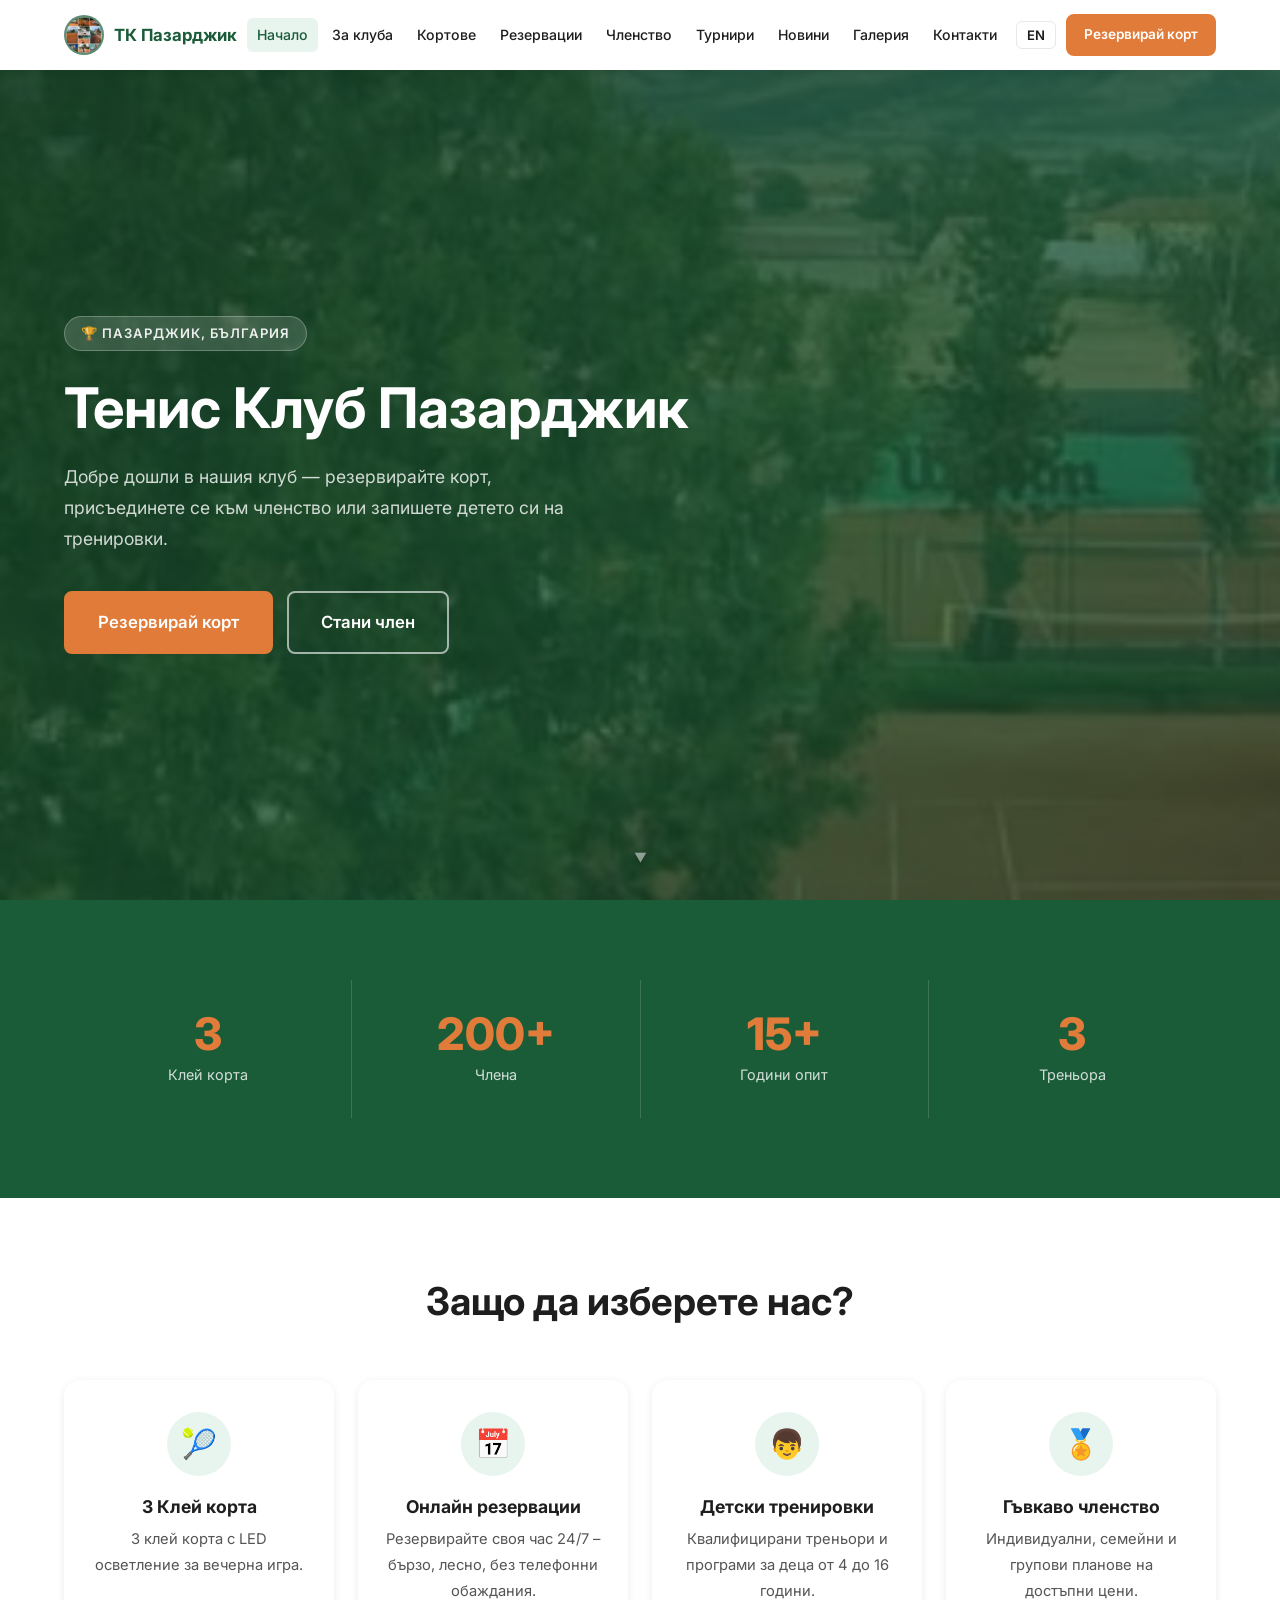
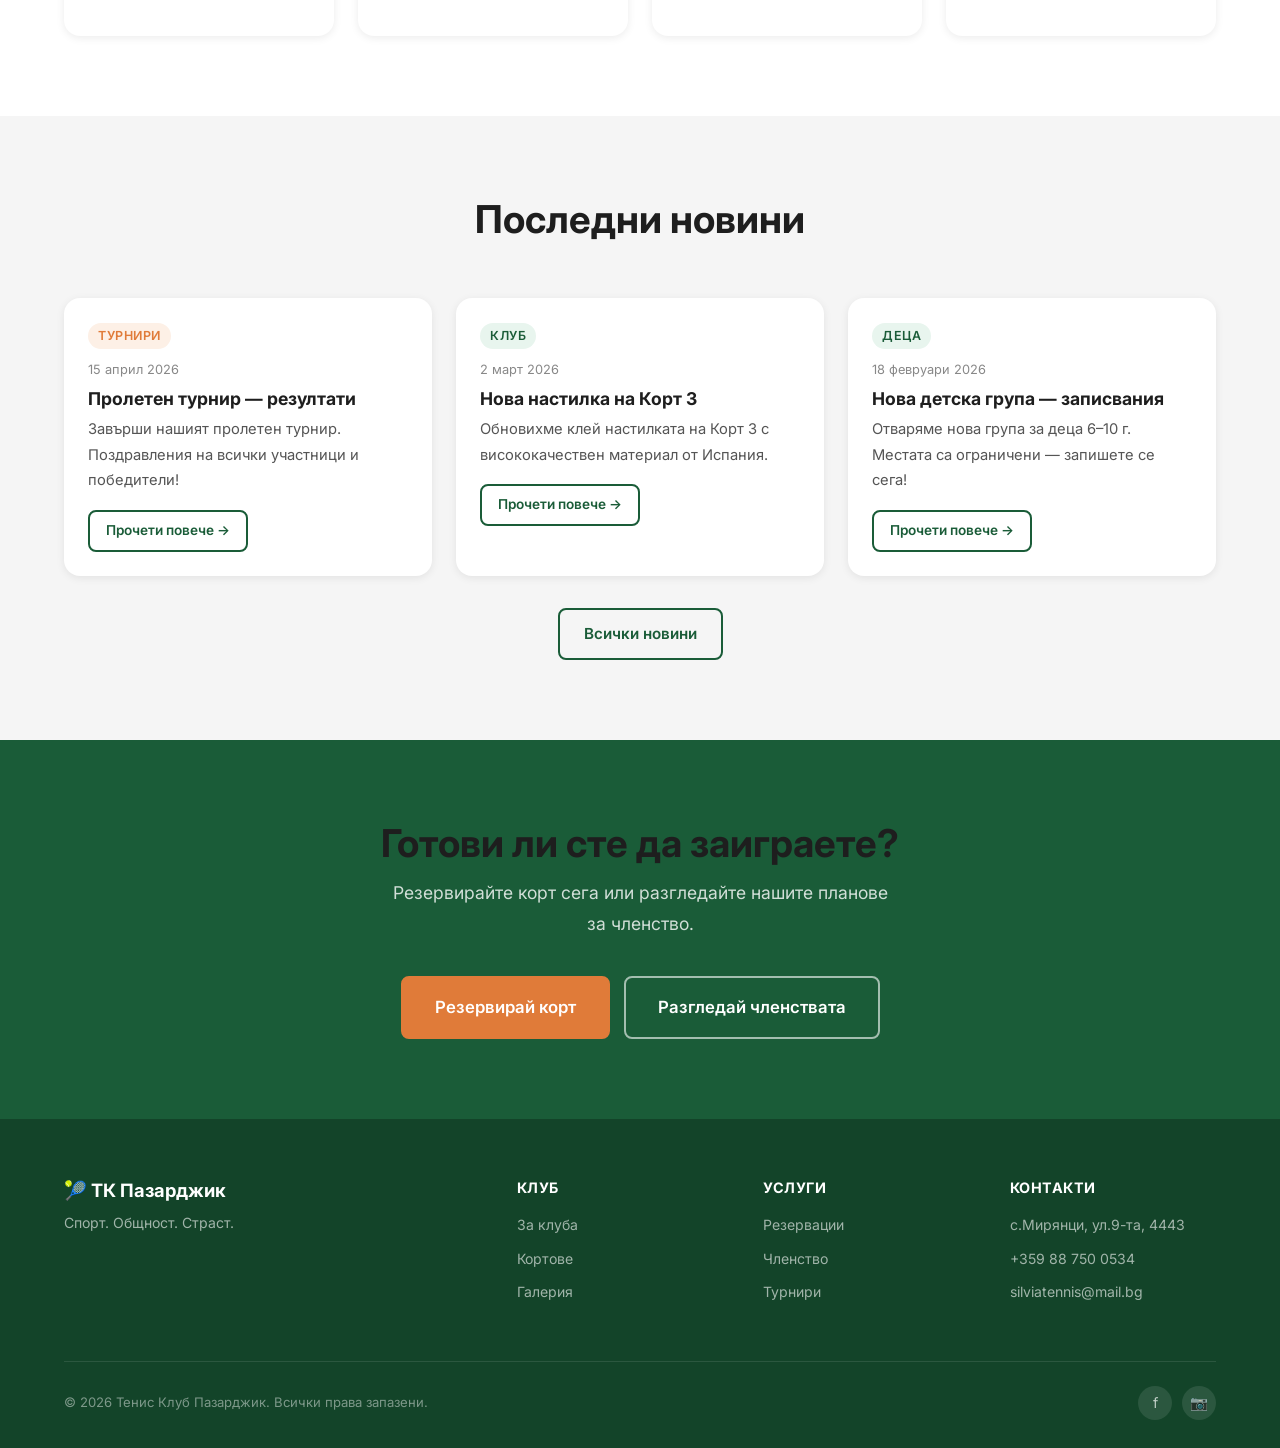
==== index.html @ 3dd24158 "Tennis Club Pazardzhik - initial deploy Co-authored-by: Copilot <223556219+Copilot@users.noreply.git" ====
<!DOCTYPE html>
<html lang="bg">
<head>
  <meta charset="UTF-8">
  <meta name="viewport" content="width=device-width, initial-scale=1.0">
  <title>Начало — Тенис Клуб Пазарджик</title>
  <meta name="description" content="Тенис Клуб Пазарджик — онлайн резервации, членство, детски тренировки и турнири.">
  <link rel="preconnect" href="https://fonts.googleapis.com">
  <link rel="preconnect" href="https://fonts.gstatic.com" crossorigin>
  <link href="https://fonts.googleapis.com/css2?family=Inter:wght@400;500;600;700;800&display=swap" rel="stylesheet">
  <link rel="stylesheet" href="assets/css/style.css">
  <link rel="stylesheet" href="assets/css/components.css">
  <link rel="stylesheet" href="assets/css/responsive.css">
  <style>
    /* ---- Hero ---- */
    .hero {
      min-height: 100vh;
      background: url('assets/images/courts-cover.jpg') center center / cover no-repeat;
      display: flex;
      align-items: center;
      position: relative;
      overflow: hidden;
      padding-top: var(--nav-height);
    }
    .hero::before {
      content: '';
      position: absolute;
      inset: 0;
      background: linear-gradient(135deg, rgba(15,60,30,0.82) 0%, rgba(20,80,45,0.72) 60%, rgba(15,55,35,0.65) 100%);
    }
    .hero__content {
      position: relative;
      z-index: 1;
      max-width: 680px;
    }
    .hero__eyebrow {
      display: inline-flex;
      align-items: center;
      gap: 8px;
      background: rgba(255,255,255,0.15);
      border: 1px solid rgba(255,255,255,0.25);
      border-radius: 24px;
      padding: 6px 16px;
      font-size: 0.82rem;
      font-weight: 600;
      color: rgba(255,255,255,0.9);
      margin-bottom: 24px;
      text-transform: uppercase;
      letter-spacing: 1px;
    }
    .hero h1 { color: var(--white); margin-bottom: 20px; }
    .hero p   { color: rgba(255,255,255,0.8); font-size: 1.1rem; max-width: 520px; margin-bottom: 36px; }
    .hero__actions { display: flex; gap: 14px; flex-wrap: wrap; }
    .hero__scroll {
      position: absolute;
      bottom: 32px;
      left: 50%;
      transform: translateX(-50%);
      color: rgba(255,255,255,0.5);
      font-size: 0.8rem;
      display: flex;
      flex-direction: column;
      align-items: center;
      gap: 6px;
      animation: bounce 2s infinite;
    }
    @keyframes bounce {
      0%,100% { transform: translateX(-50%) translateY(0); }
      50%      { transform: translateX(-50%) translateY(-8px); }
    }
  </style>
</head>
<body>

<!-- NAVBAR -->
<nav class="navbar">
  <div class="navbar__inner">
    <a href="index.html" class="navbar__logo">
      <img src="assets/images/club-logo.jpg" alt="ТК Пазарджик" class="navbar__logo-icon" style="width:40px;height:40px;border-radius:50%;object-fit:cover;border:2px solid rgba(255,255,255,0.3);">
      <span>ТК Пазарджик</span>
    </a>
    <div class="navbar__links">
      <a href="index.html"        data-i18n="nav.home">Начало</a>
      <a href="about.html"        data-i18n="nav.about">За клуба</a>
      <a href="courts.html"       data-i18n="nav.courts">Кортове</a>
      <a href="reservations.html" data-i18n="nav.reservations">Резервации</a>
      <a href="membership.html"   data-i18n="nav.membership">Членство</a>
      <a href="tournaments.html"  data-i18n="nav.tournaments">Турнири</a>
      <a href="news.html"         data-i18n="nav.news">Новини</a>
      <a href="gallery.html"      data-i18n="nav.gallery">Галерия</a>
      <a href="contact.html"      data-i18n="nav.contact">Контакти</a>
    </div>
    <div class="navbar__actions">
      <button class="lang-btn" onclick="window.tcpzLang.switchLang()">EN</button>
      <a href="reservations.html" class="btn btn--primary btn--sm" data-i18n="btn.book">Резервирай</a>
    </div>
    <button class="navbar__hamburger" aria-label="Menu" aria-expanded="false">
      <span></span><span></span><span></span>
    </button>
  </div>
  <div class="navbar__mobile">
    <a href="index.html"        data-i18n="nav.home">Начало</a>
    <a href="about.html"        data-i18n="nav.about">За клуба</a>
    <a href="courts.html"       data-i18n="nav.courts">Кортове</a>
    <a href="reservations.html" data-i18n="nav.reservations">Резервации</a>
    <a href="membership.html"   data-i18n="nav.membership">Членство</a>
    <a href="tournaments.html"  data-i18n="nav.tournaments">Турнири</a>
    <a href="news.html"         data-i18n="nav.news">Новини</a>
    <a href="gallery.html"      data-i18n="nav.gallery">Галерия</a>
    <a href="contact.html"      data-i18n="nav.contact">Контакти</a>
  </div>
</nav>

<!-- HERO -->
<section class="hero">
  <div class="container">
    <div class="hero__content">
      <div class="hero__eyebrow">🏆 Пазарджик, България</div>
      <h1 data-i18n="home.hero.title">Тенис Клуб Пазарджик</h1>
      <p data-i18n="home.hero.subtitle">Добре дошли в нашия клуб — резервирайте корт, присъединете се към членство или запишете детето си на тренировки.</p>
      <div class="hero__actions">
        <a href="reservations.html" class="btn btn--primary btn--lg" data-i18n="btn.book">Резервирай корт</a>
        <a href="membership.html"   class="btn btn--white-outline btn--lg" data-i18n="btn.join">Стани член</a>
      </div>
    </div>
  </div>
  <div class="hero__scroll">▼</div>
</section>

<!-- STATS -->
<section class="section section--green" id="stats">
  <div class="container">
    <div class="stats-row">
      <div class="stat"><div class="stat__number">3</div><div class="stat__label">Клей корта</div></div>
      <div class="stat"><div class="stat__number">200+</div><div class="stat__label">Члена</div></div>
      <div class="stat"><div class="stat__number">15+</div><div class="stat__label">Години опит</div></div>
      <div class="stat"><div class="stat__number">3</div><div class="stat__label">Треньора</div></div>
    </div>
  </div>
</section>

<!-- FEATURES -->
<section class="section" id="features">
  <div class="container">
    <div class="section__header">
      <h2 data-i18n="home.features.h">Защо да изберете нас?</h2>
    </div>
    <div class="grid-4">
      <div class="feature-card">
        <div class="feature-card__icon">🎾</div>
        <h3 data-i18n="home.feat1.title">3 Клей корта</h3>
        <p  data-i18n="home.feat1.text">3 клей корта с LED осветление за вечерна игра.</p>
      </div>
      <div class="feature-card">
        <div class="feature-card__icon">📅</div>
        <h3 data-i18n="home.feat2.title">Онлайн резервации</h3>
        <p  data-i18n="home.feat2.text">Резервирайте своя час 24/7 – бързо, лесно, без телефонни обаждания.</p>
      </div>
      <div class="feature-card">
        <div class="feature-card__icon">👦</div>
        <h3 data-i18n="home.feat3.title">Детски тренировки</h3>
        <p  data-i18n="home.feat3.text">Квалифицирани треньори и програми за деца от 4 до 16 години.</p>
      </div>
      <div class="feature-card">
        <div class="feature-card__icon">🏅</div>
        <h3 data-i18n="home.feat4.title">Гъвкаво членство</h3>
        <p  data-i18n="home.feat4.text">Индивидуални, семейни и групови планове на достъпни цени.</p>
      </div>
    </div>
  </div>
</section>

<!-- NEWS PREVIEW -->
<section class="section section--gray" id="news-preview">
  <div class="container">
    <div class="section__header">
      <h2 data-i18n="home.news.h">Последни новини</h2>
    </div>
    <div class="grid-3">
      <article class="card news-card">
        <div class="card__body">
          <span class="card__badge badge--orange">Турнири</span>
          <p class="card__date">15 април 2026</p>
          <h3 class="card__title">Пролетен турнир — резултати</h3>
          <p class="card__text">Завърши нашият пролетен турнир. Поздравления на всички участници и победители!</p>
          <a href="news.html" class="btn btn--secondary btn--sm" data-i18n="news.read_more">Прочети повече →</a>
        </div>
      </article>
      <article class="card news-card">
        <div class="card__body">
          <span class="card__badge badge--green">Клуб</span>
          <p class="card__date">2 март 2026</p>
          <h3 class="card__title">Нова настилка на Корт 3</h3>
          <p class="card__text">Обновихме клей настилката на Корт 3 с висококачествен материал от Испания.</p>
          <a href="news.html" class="btn btn--secondary btn--sm" data-i18n="news.read_more">Прочети повече →</a>
        </div>
      </article>
      <article class="card news-card">
        <div class="card__body">
          <span class="card__badge badge--green">Деца</span>
          <p class="card__date">18 февруари 2026</p>
          <h3 class="card__title">Нова детска група — записвания</h3>
          <p class="card__text">Отваряме нова група за деца 6–10 г. Местата са ограничени — запишете се сега!</p>
          <a href="news.html" class="btn btn--secondary btn--sm" data-i18n="news.read_more">Прочети повече →</a>
        </div>
      </article>
    </div>
    <div class="text-center mt-32">
      <a href="news.html" class="btn btn--secondary" data-i18n="btn.all_news">Всички новини</a>
    </div>
  </div>
</section>

<!-- CTA -->
<section class="section section--green">
  <div class="container text-center">
    <h2 data-i18n="home.cta.h">Готови ли сте да заиграете?</h2>
    <p data-i18n="home.cta.text" style="color:rgba(255,255,255,0.8);font-size:1.1rem;max-width:500px;margin:12px auto 36px;">Резервирайте корт сега или разгледайте нашите планове за членство.</p>
    <div style="display:flex;gap:14px;justify-content:center;flex-wrap:wrap;">
      <a href="reservations.html" class="btn btn--primary btn--lg" data-i18n="btn.book">Резервирай корт</a>
      <a href="membership.html"   class="btn btn--white-outline btn--lg" data-i18n="home.cta.btn2">Разгледай членствата</a>
    </div>
  </div>
</section>

<!-- FOOTER -->
<footer class="footer">
  <div class="container">
    <div class="footer__grid">
      <div class="footer__brand">
        <h3>🎾 ТК Пазарджик</h3>
        <p data-i18n="footer.tagline">Спорт. Общност. Страст.</p>
      </div>
      <div class="footer__col">
        <h4>Клуб</h4>
        <ul>
          <li><a href="about.html"   data-i18n="nav.about">За клуба</a></li>
          <li><a href="courts.html"  data-i18n="nav.courts">Кортове</a></li>
          <li><a href="gallery.html" data-i18n="nav.gallery">Галерия</a></li>
        </ul>
      </div>
      <div class="footer__col">
        <h4>Услуги</h4>
        <ul>
          <li><a href="reservations.html" data-i18n="nav.reservations">Резервации</a></li>
          <li><a href="membership.html"   data-i18n="nav.membership">Членство</a></li>
          <li><a href="tournaments.html"  data-i18n="nav.tournaments">Турнири</a></li>
        </ul>
      </div>
      <div class="footer__col">
        <h4 data-i18n="nav.contact">Контакти</h4>
        <ul>
          <li><a href="contact.html"               data-i18n="footer.address">Мирянци, Пазарджик</a></li>
          <li><a href="tel:+35988750534"            data-i18n="footer.phone">+359 88 750 0534</a></li>
          <li><a href="mailto:silviatennis@mail.bg" data-i18n="footer.email">silviatennis@mail.bg</a></li>
        </ul>
      </div>
    </div>
    <div class="footer__bottom">
      <p data-i18n="footer.copy">© 2026 Тенис Клуб Пазарджик. Всички права запазени.</p>
      <div class="social-links">
        <a href="https://www.facebook.com/p/%D0%A2%D0%B5%D0%BD%D0%B8%D1%81-%D0%9A%D0%BB%D1%83%D0%B1-%D0%9F%D0%B0%D0%B7%D0%B0%D1%80%D0%B4%D0%B6%D0%B8%D0%BA-100057644463052/" class="social-link" aria-label="Facebook" target="_blank" rel="noopener">f</a>
        <a href="#" class="social-link" aria-label="Instagram">📷</a>
      </div>
    </div>
  </div>
</footer>

<button id="scroll-top" aria-label="Scroll to top">↑</button>

<script src="assets/js/lang.js"></script>
<script src="assets/js/main.js"></script>
</body>
</html>
---- assets/css/style.css ----
/* ============================================
   ТЕНИС КЛУБ ПАЗАРДЖИК — Global Styles
   ============================================ */

/* --- CSS Variables --- */
:root {
  --green:       #1a5c38;
  --green-dark:  #134429;
  --green-light: #e8f5ee;
  --orange:      #e07b39;
  --orange-dark: #c5662a;
  --white:       #ffffff;
  --off-white:   #f5f5f5;
  --gray-light:  #e8e8e8;
  --gray:        #888888;
  --text:        #1e1e1e;
  --text-light:  #555555;
  --shadow-sm:   0 2px 8px rgba(0,0,0,0.08);
  --shadow-md:   0 4px 20px rgba(0,0,0,0.12);
  --shadow-lg:   0 8px 40px rgba(0,0,0,0.16);
  --radius:      8px;
  --radius-lg:   16px;
  --max-width:   1200px;
  --nav-height:  70px;
  --transition:  0.25s ease;
}

/* --- Reset & Base --- */
*, *::before, *::after { box-sizing: border-box; margin: 0; padding: 0; }

html { scroll-behavior: smooth; font-size: 16px; }

body {
  font-family: 'Inter', sans-serif;
  color: var(--text);
  background: var(--white);
  line-height: 1.6;
  -webkit-font-smoothing: antialiased;
}

img { max-width: 100%; height: auto; display: block; }
a  { color: inherit; text-decoration: none; }
ul { list-style: none; }

/* --- Typography --- */
h1, h2, h3, h4, h5 {
  font-weight: 700;
  line-height: 1.2;
  color: var(--text);
}

h1 { font-size: clamp(2rem, 5vw, 3.5rem); }
h2 { font-size: clamp(1.6rem, 3vw, 2.4rem); }
h3 { font-size: clamp(1.2rem, 2vw, 1.6rem); }
h4 { font-size: 1.1rem; }

p  { color: var(--text-light); line-height: 1.75; }

/* --- Layout Helpers --- */
.container {
  width: 100%;
  max-width: var(--max-width);
  margin: 0 auto;
  padding: 0 24px;
}

.section {
  padding: 80px 0;
}

.section--gray { background: var(--off-white); }
.section--green { background: var(--green); }

.section__header {
  text-align: center;
  margin-bottom: 56px;
}

.section__header h2 { margin-bottom: 12px; }
.section__header p  { max-width: 600px; margin: 0 auto; font-size: 1.05rem; }

/* Section header on dark background */
.section--green .section__header h2,
.section--green .section__header p { color: var(--white); }

/* --- Utility --- */
.text-center { text-align: center; }
.text-green  { color: var(--green); }
.text-orange { color: var(--orange); }

.mt-8  { margin-top: 8px; }
.mt-16 { margin-top: 16px; }
.mt-24 { margin-top: 24px; }
.mt-32 { margin-top: 32px; }
.mt-48 { margin-top: 48px; }

.mb-8  { margin-bottom: 8px; }
.mb-16 { margin-bottom: 16px; }
.mb-24 { margin-bottom: 24px; }
.mb-32 { margin-bottom: 32px; }

.hidden { display: none !important; }

/* --- Page Hero (inner pages) --- */
.page-hero {
  background: url('../images/courts-cover.jpg') center 60% / cover no-repeat;
  padding: 100px 0 60px;
  text-align: center;
  margin-top: var(--nav-height);
  position: relative;
}
.page-hero::before {
  content: '';
  position: absolute;
  inset: 0;
  background: linear-gradient(rgba(15,60,30,0.78), rgba(15,55,30,0.72));
}
.page-hero > * { position: relative; z-index: 1; }

.page-hero h1 { color: var(--white); margin-bottom: 12px; }
.page-hero p  { color: rgba(255,255,255,0.8); font-size: 1.1rem; max-width: 560px; margin: 0 auto; }

/* --- Breadcrumb --- */
.breadcrumb {
  display: flex;
  align-items: center;
  justify-content: center;
  gap: 8px;
  margin-top: 20px;
  font-size: 0.9rem;
  color: rgba(255,255,255,0.65);
}
.breadcrumb a:hover { color: var(--orange); }
.breadcrumb span { color: rgba(255,255,255,0.4); }

/* --- Scroll Reveal Animation --- */
.reveal {
  opacity: 0;
  transform: translateY(20px);
  transition: opacity 0.5s ease, transform 0.5s ease;
}
.reveal.revealed {
  opacity: 1;
  transform: none;
}

/* --- Scroll to top --- */
#scroll-top {
  position: fixed;
  bottom: 28px;
  right: 28px;
  width: 44px;
  height: 44px;
  background: var(--green);
  color: var(--white);
  border: none;
  border-radius: 50%;
  cursor: pointer;
  display: flex;
  align-items: center;
  justify-content: center;
  font-size: 1.2rem;
  box-shadow: var(--shadow-md);
  opacity: 0;
  pointer-events: none;
  transition: opacity var(--transition), transform var(--transition);
  z-index: 900;
}

#scroll-top.visible {
  opacity: 1;
  pointer-events: auto;
}

#scroll-top:hover { background: var(--green-dark); transform: translateY(-2px); }
---- assets/css/components.css ----
/* ============================================
   ТЕНИС КЛУБ ПАЗАРДЖИК — Components
   ============================================ */

/* ---- NAVBAR ---- */
.navbar {
  position: fixed;
  top: 0; left: 0; right: 0;
  height: var(--nav-height);
  background: var(--white);
  box-shadow: var(--shadow-sm);
  z-index: 1000;
  display: flex;
  align-items: center;
}

.navbar__inner {
  display: flex;
  align-items: center;
  justify-content: space-between;
  width: 100%;
  max-width: var(--max-width);
  margin: 0 auto;
  padding: 0 24px;
}

.navbar__logo {
  display: flex;
  align-items: center;
  gap: 10px;
  font-size: 1.05rem;
  font-weight: 700;
  color: var(--green);
  text-decoration: none;
  flex-shrink: 0;
}

.navbar__logo-icon {
  width: 38px;
  height: 38px;
  background: var(--green);
  border-radius: 50%;
  display: flex;
  align-items: center;
  justify-content: center;
  font-size: 1.1rem;
}

.navbar__links {
  display: flex;
  align-items: center;
  gap: 4px;
}

.navbar__links a {
  padding: 6px 10px;
  font-size: 0.88rem;
  font-weight: 500;
  color: var(--text);
  border-radius: 6px;
  transition: background var(--transition), color var(--transition);
  white-space: nowrap;
}

.navbar__links a:hover,
.navbar__links a.active {
  background: var(--green-light);
  color: var(--green);
}

.navbar__actions {
  display: flex;
  align-items: center;
  gap: 10px;
  flex-shrink: 0;
}

/* Language toggle */
.lang-btn {
  background: transparent;
  border: 1.5px solid var(--gray-light);
  border-radius: 6px;
  padding: 5px 10px;
  font-size: 0.82rem;
  font-weight: 600;
  cursor: pointer;
  color: var(--text);
  transition: all var(--transition);
  font-family: inherit;
}

.lang-btn:hover { border-color: var(--green); color: var(--green); }

/* Mobile hamburger */
.navbar__hamburger {
  display: none;
  flex-direction: column;
  gap: 5px;
  background: none;
  border: none;
  cursor: pointer;
  padding: 4px;
}

.navbar__hamburger span {
  width: 24px;
  height: 2px;
  background: var(--text);
  border-radius: 2px;
  transition: all var(--transition);
  display: block;
}

/* Mobile nav */
.navbar__mobile {
  display: none;
  position: absolute;
  top: var(--nav-height);
  left: 0; right: 0;
  background: var(--white);
  border-top: 1px solid var(--gray-light);
  padding: 16px 24px 24px;
  box-shadow: var(--shadow-md);
}

.navbar__mobile.open { display: block; }

.navbar__mobile a {
  display: block;
  padding: 10px 0;
  font-size: 0.95rem;
  font-weight: 500;
  color: var(--text);
  border-bottom: 1px solid var(--gray-light);
  transition: color var(--transition);
}

.navbar__mobile a:last-child { border-bottom: none; }
.navbar__mobile a:hover { color: var(--green); }

/* ---- BUTTONS ---- */
.btn {
  display: inline-flex;
  align-items: center;
  gap: 8px;
  padding: 12px 24px;
  border-radius: var(--radius);
  font-size: 0.95rem;
  font-weight: 600;
  cursor: pointer;
  border: 2px solid transparent;
  transition: all var(--transition);
  font-family: inherit;
  text-decoration: none;
  white-space: nowrap;
}

.btn--primary {
  background: var(--orange);
  color: var(--white);
  border-color: var(--orange);
}
.btn--primary:hover {
  background: var(--orange-dark);
  border-color: var(--orange-dark);
  transform: translateY(-1px);
  box-shadow: 0 4px 14px rgba(224,123,57,0.35);
}

.btn--secondary {
  background: transparent;
  color: var(--green);
  border-color: var(--green);
}
.btn--secondary:hover {
  background: var(--green);
  color: var(--white);
  transform: translateY(-1px);
}

.btn--white {
  background: var(--white);
  color: var(--green);
  border-color: var(--white);
}
.btn--white:hover { background: var(--off-white); transform: translateY(-1px); }

.btn--white-outline {
  background: transparent;
  color: var(--white);
  border-color: rgba(255,255,255,0.6);
}
.btn--white-outline:hover { background: rgba(255,255,255,0.1); border-color: var(--white); }

.btn--sm { padding: 8px 16px; font-size: 0.85rem; }
.btn--lg { padding: 16px 32px; font-size: 1.05rem; }
.btn--full { width: 100%; justify-content: center; }

/* ---- CARDS ---- */
.card {
  background: var(--white);
  border-radius: var(--radius-lg);
  box-shadow: var(--shadow-sm);
  overflow: hidden;
  transition: box-shadow var(--transition), transform var(--transition);
}

.card:hover {
  box-shadow: var(--shadow-md);
  transform: translateY(-3px);
}

.card__img {
  width: 100%;
  aspect-ratio: 16/10;
  object-fit: cover;
  background: var(--gray-light);
}

.card__img--placeholder {
  width: 100%;
  aspect-ratio: 16/10;
  background: linear-gradient(135deg, var(--green-light) 0%, #c8e6d4 100%);
  display: flex;
  align-items: center;
  justify-content: center;
  font-size: 3rem;
}

.card__body { padding: 24px; }
.card__badge {
  display: inline-block;
  padding: 3px 10px;
  border-radius: 20px;
  font-size: 0.78rem;
  font-weight: 600;
  text-transform: uppercase;
  letter-spacing: 0.5px;
  margin-bottom: 10px;
}

.badge--green  { background: var(--green-light); color: var(--green); }
.badge--orange { background: #fdf0e6; color: var(--orange); }
.badge--gray   { background: var(--gray-light); color: var(--gray); }

.card__title { margin-bottom: 8px; font-size: 1.1rem; }
.card__text  { font-size: 0.92rem; margin-bottom: 16px; }

/* ---- GRID LAYOUTS ---- */
.grid-2 { display: grid; grid-template-columns: repeat(2, 1fr); gap: 24px; }
.grid-3 { display: grid; grid-template-columns: repeat(3, 1fr); gap: 24px; }
.grid-4 { display: grid; grid-template-columns: repeat(4, 1fr); gap: 24px; }

/* ---- FEATURE CARDS ---- */
.feature-card {
  background: var(--white);
  border-radius: var(--radius-lg);
  padding: 32px 28px;
  box-shadow: var(--shadow-sm);
  text-align: center;
  transition: box-shadow var(--transition), transform var(--transition);
}

.feature-card:hover { box-shadow: var(--shadow-md); transform: translateY(-3px); }

.feature-card__icon {
  width: 64px;
  height: 64px;
  background: var(--green-light);
  border-radius: 50%;
  display: flex;
  align-items: center;
  justify-content: center;
  font-size: 1.8rem;
  margin: 0 auto 20px;
}

.feature-card h3 { margin-bottom: 10px; font-size: 1.1rem; }
.feature-card p  { font-size: 0.92rem; }

/* ---- FORMS ---- */
.form-group {
  display: flex;
  flex-direction: column;
  gap: 6px;
  margin-bottom: 20px;
}

.form-group label {
  font-size: 0.88rem;
  font-weight: 600;
  color: var(--text);
}

.form-group input,
.form-group select,
.form-group textarea {
  padding: 11px 14px;
  border: 1.5px solid var(--gray-light);
  border-radius: var(--radius);
  font-size: 0.95rem;
  font-family: inherit;
  color: var(--text);
  background: var(--white);
  transition: border-color var(--transition), box-shadow var(--transition);
  width: 100%;
}

.form-group input:focus,
.form-group select:focus,
.form-group textarea:focus {
  outline: none;
  border-color: var(--green);
  box-shadow: 0 0 0 3px rgba(26, 92, 56, 0.1);
}

.form-group textarea { resize: vertical; min-height: 120px; }

.form-row { display: grid; grid-template-columns: 1fr 1fr; gap: 16px; }

.form-notice {
  padding: 14px 18px;
  border-radius: var(--radius);
  font-size: 0.9rem;
  font-weight: 500;
  display: none;
  margin-top: 12px;
}

.form-notice--success { background: var(--green-light); color: var(--green); display: block; }
.form-notice--error   { background: #fdecea; color: #c0392b; display: block; }

/* ---- PRICING CARDS ---- */
.pricing-card {
  background: var(--white);
  border-radius: var(--radius-lg);
  padding: 36px 28px;
  box-shadow: var(--shadow-sm);
  border: 2px solid transparent;
  transition: all var(--transition);
  position: relative;
}

.pricing-card--featured {
  border-color: var(--orange);
  box-shadow: 0 8px 32px rgba(224,123,57,0.18);
  transform: scale(1.03);
}

.pricing-card:hover { box-shadow: var(--shadow-md); }

.pricing-card__badge {
  position: absolute;
  top: -14px;
  left: 50%;
  transform: translateX(-50%);
  background: var(--orange);
  color: var(--white);
  padding: 4px 16px;
  border-radius: 20px;
  font-size: 0.78rem;
  font-weight: 700;
  white-space: nowrap;
}

.pricing-card__name {
  font-size: 1.2rem;
  font-weight: 700;
  margin-bottom: 8px;
  color: var(--text);
}

.pricing-card__price {
  font-size: 2.5rem;
  font-weight: 800;
  color: var(--green);
  line-height: 1;
  margin-bottom: 4px;
}

.pricing-card__period {
  font-size: 0.85rem;
  color: var(--gray);
  margin-bottom: 24px;
}

.pricing-card__features {
  list-style: none;
  margin-bottom: 28px;
}

.pricing-card__features li {
  padding: 7px 0;
  font-size: 0.9rem;
  color: var(--text-light);
  display: flex;
  align-items: flex-start;
  gap: 8px;
  border-bottom: 1px solid var(--gray-light);
}

.pricing-card__features li:last-child { border-bottom: none; }
.pricing-card__features li::before { content: "✓"; color: var(--green); font-weight: 700; flex-shrink: 0; }

/* ---- COURT CARDS ---- */
.court-card {
  background: var(--white);
  border-radius: var(--radius-lg);
  overflow: hidden;
  box-shadow: var(--shadow-sm);
  transition: all var(--transition);
}

.court-card:hover { box-shadow: var(--shadow-md); transform: translateY(-3px); }

.court-card__surface {
  height: 180px;
  display: flex;
  align-items: center;
  justify-content: center;
  font-size: 3rem;
  position: relative;
}

.court-card__surface--hard { background: linear-gradient(160deg, #3b88c3 0%, #2c6fa0 100%); }
.court-card__surface--clay {
  background: url('../images/courts-cover.jpg') center 65% / cover no-repeat;
  position: relative;
}
.court-card__surface--clay::after {
  content: '';
  position: absolute;
  inset: 0;
  background: rgba(150,60,15,0.35);
  border-radius: 8px 8px 0 0;
}

.court-card__tag {
  position: absolute;
  top: 12px;
  right: 12px;
  background: rgba(255,255,255,0.9);
  padding: 3px 10px;
  border-radius: 20px;
  font-size: 0.78rem;
  font-weight: 600;
  color: var(--text);
}

.court-card__body { padding: 20px; }
.court-card__name { font-size: 1.05rem; font-weight: 700; margin-bottom: 6px; }
.court-card__desc { font-size: 0.88rem; color: var(--text-light); margin-bottom: 14px; }

.court-card__meta {
  display: flex;
  gap: 12px;
  margin-bottom: 16px;
  flex-wrap: wrap;
}

.court-card__meta span {
  display: flex;
  align-items: center;
  gap: 4px;
  font-size: 0.82rem;
  color: var(--text-light);
}

/* ---- STATS ---- */
.stats-row {
  display: flex;
  gap: 0;
}

.stat {
  flex: 1;
  text-align: center;
  padding: 32px 16px;
  border-right: 1px solid rgba(255,255,255,0.15);
}

.stat:last-child { border-right: none; }

.stat__number {
  font-size: 2.8rem;
  font-weight: 800;
  color: var(--orange);
  line-height: 1;
  margin-bottom: 6px;
}

.stat__label { color: rgba(255,255,255,0.8); font-size: 0.9rem; }

/* ---- TOURNAMENT TABLE ---- */
.results-table {
  width: 100%;
  border-collapse: collapse;
  font-size: 0.9rem;
}

.results-table th {
  background: var(--green);
  color: var(--white);
  padding: 12px 16px;
  text-align: left;
  font-weight: 600;
}

.results-table td {
  padding: 11px 16px;
  border-bottom: 1px solid var(--gray-light);
  color: var(--text-light);
}

.results-table tr:nth-child(even) { background: var(--off-white); }
.results-table tr:last-child td   { border-bottom: none; }

/* ---- GALLERY GRID ---- */
.gallery-grid {
  columns: 3;
  column-gap: 16px;
}

.gallery-item {
  break-inside: avoid;
  margin-bottom: 16px;
  border-radius: var(--radius);
  overflow: hidden;
  cursor: pointer;
  position: relative;
}

.gallery-item img,
.gallery-item .gallery-placeholder {
  width: 100%;
  display: block;
  transition: transform 0.35s ease;
}

.gallery-placeholder {
  aspect-ratio: 4/3;
  background: linear-gradient(135deg, var(--green-light) 0%, #c8e6d4 100%);
  display: flex;
  align-items: center;
  justify-content: center;
  font-size: 2.5rem;
}

.gallery-item:hover img,
.gallery-item:hover .gallery-placeholder { transform: scale(1.04); }

.gallery-item__overlay {
  position: absolute;
  inset: 0;
  background: rgba(26,92,56,0.5);
  opacity: 0;
  transition: opacity var(--transition);
  display: flex;
  align-items: center;
  justify-content: center;
  font-size: 2rem;
  color: var(--white);
}

.gallery-item:hover .gallery-item__overlay { opacity: 1; }

/* ---- LIGHTBOX ---- */
.lightbox {
  position: fixed;
  inset: 0;
  background: rgba(0,0,0,0.9);
  z-index: 9999;
  display: flex;
  align-items: center;
  justify-content: center;
  opacity: 0;
  pointer-events: none;
  transition: opacity 0.3s ease;
}

.lightbox.open { opacity: 1; pointer-events: all; }

.lightbox__close {
  position: absolute;
  top: 20px; right: 24px;
  background: none;
  border: none;
  color: var(--white);
  font-size: 2rem;
  cursor: pointer;
  line-height: 1;
}

.lightbox__content {
  max-width: 90vw;
  max-height: 85vh;
  border-radius: var(--radius);
  overflow: hidden;
  display: flex;
  align-items: center;
  justify-content: center;
  font-size: 5rem;
  width: 700px;
  aspect-ratio: 4/3;
  background: #111;
}

.lightbox__content img {
  max-width: 100%;
  max-height: 100%;
  object-fit: contain;
}

.lightbox__nav {
  position: absolute;
  top: 50%;
  transform: translateY(-50%);
  background: rgba(255,255,255,0.15);
  border: none;
  color: var(--white);
  font-size: 1.5rem;
  padding: 12px 16px;
  cursor: pointer;
  border-radius: var(--radius);
  transition: background var(--transition);
}

.lightbox__nav:hover { background: rgba(255,255,255,0.3); }
.lightbox__prev { left: 20px; }
.lightbox__next { right: 20px; }

/* ---- NEWS ARTICLE CARD ---- */
.news-card .card__date {
  font-size: 0.8rem;
  color: var(--gray);
  margin-bottom: 6px;
}

/* ---- FILTER TABS ---- */
.filter-tabs {
  display: flex;
  gap: 8px;
  justify-content: center;
  margin-bottom: 40px;
  flex-wrap: wrap;
}

.filter-tab {
  padding: 8px 20px;
  border-radius: 24px;
  border: 1.5px solid var(--gray-light);
  background: transparent;
  font-size: 0.88rem;
  font-weight: 600;
  cursor: pointer;
  color: var(--text-light);
  transition: all var(--transition);
  font-family: inherit;
}

.filter-tab.active,
.filter-tab:hover {
  background: var(--green);
  border-color: var(--green);
  color: var(--white);
}

/* ---- INFO BOX ---- */
.info-box {
  background: var(--green-light);
  border-left: 4px solid var(--green);
  border-radius: 0 var(--radius) var(--radius) 0;
  padding: 20px 24px;
  margin-bottom: 20px;
}

.info-box p {
  color: var(--text);
  margin-bottom: 8px;
  font-size: 0.92rem;
  display: flex;
  align-items: flex-start;
  gap: 8px;
}

.info-box p:last-child { margin-bottom: 0; }
.info-box strong { color: var(--green); }

/* ---- CONTACT INFO ---- */
.contact-item {
  display: flex;
  align-items: flex-start;
  gap: 16px;
  margin-bottom: 24px;
}

.contact-item__icon {
  width: 44px;
  height: 44px;
  background: var(--green-light);
  border-radius: 50%;
  display: flex;
  align-items: center;
  justify-content: center;
  font-size: 1.1rem;
  flex-shrink: 0;
}

.contact-item__text h4 { font-size: 0.88rem; color: var(--gray); font-weight: 500; margin-bottom: 3px; }
.contact-item__text p  { color: var(--text); font-size: 0.95rem; }
.contact-item__text a:hover { color: var(--green); }

/* ---- FOOTER ---- */
.footer {
  background: var(--green-dark);
  color: rgba(255,255,255,0.75);
  padding: 60px 0 28px;
}

.footer__grid {
  display: grid;
  grid-template-columns: 2fr 1fr 1fr 1fr;
  gap: 40px;
  margin-bottom: 48px;
}

.footer__brand h3 {
  color: var(--white);
  font-size: 1.15rem;
  margin-bottom: 10px;
}

.footer__brand p {
  color: rgba(255,255,255,0.6);
  font-size: 0.88rem;
  line-height: 1.7;
}

.footer__col h4 {
  color: var(--white);
  font-size: 0.9rem;
  font-weight: 700;
  margin-bottom: 16px;
  text-transform: uppercase;
  letter-spacing: 0.5px;
}

.footer__col ul { list-style: none; }
.footer__col ul li { margin-bottom: 8px; }
.footer__col ul li a {
  color: rgba(255,255,255,0.6);
  font-size: 0.88rem;
  transition: color var(--transition);
}
.footer__col ul li a:hover { color: var(--orange); }

.footer__bottom {
  border-top: 1px solid rgba(255,255,255,0.1);
  padding-top: 24px;
  display: flex;
  align-items: center;
  justify-content: space-between;
  flex-wrap: wrap;
  gap: 12px;
}

.footer__bottom p { font-size: 0.82rem; color: rgba(255,255,255,0.45); }

.social-links { display: flex; gap: 10px; }
.social-link {
  width: 34px;
  height: 34px;
  background: rgba(255,255,255,0.1);
  border-radius: 50%;
  display: flex;
  align-items: center;
  justify-content: center;
  font-size: 0.9rem;
  color: rgba(255,255,255,0.7);
  transition: all var(--transition);
}
.social-link:hover { background: var(--orange); color: var(--white); }

/* ---- TOURNAMENT CARD ---- */
.tournament-card {
  background: var(--white);
  border-radius: var(--radius-lg);
  padding: 24px 28px;
  box-shadow: var(--shadow-sm);
  display: flex;
  align-items: center;
  gap: 24px;
  border-left: 4px solid var(--orange);
  transition: box-shadow var(--transition);
}

.tournament-card:hover { box-shadow: var(--shadow-md); }

.tournament-card__date {
  text-align: center;
  background: var(--orange);
  color: var(--white);
  border-radius: var(--radius);
  padding: 10px 16px;
  min-width: 70px;
  flex-shrink: 0;
}

.tournament-card__date-day   { font-size: 1.8rem; font-weight: 800; line-height: 1; }
.tournament-card__date-month { font-size: 0.78rem; font-weight: 600; text-transform: uppercase; }

.tournament-card__info { flex: 1; }
.tournament-card__name { font-size: 1.1rem; font-weight: 700; margin-bottom: 4px; }
.tournament-card__meta { display: flex; gap: 16px; flex-wrap: wrap; margin-top: 6px; }
.tournament-card__meta span { font-size: 0.82rem; color: var(--text-light); display: flex; align-items: center; gap: 4px; }

/* ---- TEAM CARD ---- */
.team-card {
  text-align: center;
  background: var(--white);
  border-radius: var(--radius-lg);
  padding: 28px 20px;
  box-shadow: var(--shadow-sm);
  transition: all var(--transition);
}

.team-card:hover { box-shadow: var(--shadow-md); transform: translateY(-3px); }

.team-card__avatar {
  width: 90px;
  height: 90px;
  border-radius: 50%;
  background: linear-gradient(135deg, var(--green-light), #c8e6d4);
  margin: 0 auto 16px;
  display: flex;
  align-items: center;
  justify-content: center;
  font-size: 2.2rem;
  border: 3px solid var(--green-light);
}

.team-card__name { font-size: 1.05rem; font-weight: 700; margin-bottom: 4px; }
.team-card__role { font-size: 0.82rem; color: var(--orange); font-weight: 600; text-transform: uppercase; letter-spacing: 0.5px; margin-bottom: 10px; }
.team-card__bio  { font-size: 0.88rem; color: var(--text-light); }

/* ---- BENEFITS GRID ---- */
.benefit-card {
  display: flex;
  gap: 16px;
  background: var(--white);
  border-radius: var(--radius-lg);
  padding: 24px;
  box-shadow: var(--shadow-sm);
  transition: all var(--transition);
}
.benefit-card:hover { box-shadow: var(--shadow-md); }

.benefit-card__icon {
  width: 48px;
  height: 48px;
  background: var(--green-light);
  border-radius: var(--radius);
  display: flex;
  align-items: center;
  justify-content: center;
  font-size: 1.4rem;
  flex-shrink: 0;
}

.benefit-card__text h4 { margin-bottom: 6px; font-size: 1rem; }
.benefit-card__text p  { font-size: 0.88rem; }

/* ---- MAP EMBED ---- */
.map-container {
  border-radius: var(--radius-lg);
  overflow: hidden;
  box-shadow: var(--shadow-sm);
  background: var(--gray-light);
  display: flex;
  align-items: center;
  justify-content: center;
  min-height: 320px;
}

.map-container iframe { width: 100%; border: none; display: block; }
---- assets/css/responsive.css ----
/* ============================================
   ТЕНИС КЛУБ ПАЗАРДЖИК — Responsive
   ============================================ */

/* ---- Tablet: ≤ 1024px ---- */
@media (max-width: 1024px) {
  .navbar__links { gap: 2px; }
  .navbar__links a { padding: 6px 7px; font-size: 0.82rem; }

  .grid-4 { grid-template-columns: repeat(2, 1fr); }

  .footer__grid { grid-template-columns: 1fr 1fr; gap: 32px; }

  .stats-row { flex-wrap: wrap; }
  .stat { min-width: 50%; border-right: none; border-bottom: 1px solid rgba(255,255,255,0.15); }
  .stat:nth-child(odd) { border-right: 1px solid rgba(255,255,255,0.15); }

  .pricing-card--featured { transform: scale(1.01); }

  .gallery-grid { columns: 2; }
}

/* ---- Tablet portrait: ≤ 768px ---- */
@media (max-width: 768px) {
  :root { --nav-height: 64px; }

  .navbar__links,
  .navbar__actions .btn { display: none; }
  .navbar__hamburger { display: flex; }
  .navbar__actions .lang-btn { display: flex; }

  .section { padding: 56px 0; }

  h1 { font-size: 2rem; }
  h2 { font-size: 1.6rem; }

  .grid-2,
  .grid-3,
  .grid-4 { grid-template-columns: 1fr; }

  .form-row { grid-template-columns: 1fr; }

  .page-hero { padding: 80px 0 48px; }

  .footer__grid { grid-template-columns: 1fr; gap: 28px; }
  .footer__bottom { flex-direction: column; text-align: center; }

  .stats-row { flex-direction: column; }
  .stat { border-right: none !important; border-bottom: 1px solid rgba(255,255,255,0.15); }
  .stat:last-child { border-bottom: none; }

  .pricing-card--featured { transform: none; }

  .gallery-grid { columns: 2; }

  .tournament-card { flex-direction: column; align-items: flex-start; }

  .section__header { margin-bottom: 36px; }

  .hero__actions { flex-direction: column; align-items: stretch; }
  .hero__actions .btn { justify-content: center; }

  .lightbox__content { width: 95vw; }
  .lightbox__nav { padding: 8px 12px; font-size: 1.2rem; }
}

/* ---- Mobile: ≤ 480px ---- */
@media (max-width: 480px) {
  .container { padding: 0 16px; }

  .gallery-grid { columns: 1; }

  .filter-tabs { gap: 6px; }
  .filter-tab { padding: 6px 14px; font-size: 0.82rem; }

  .btn { padding: 10px 18px; font-size: 0.88rem; }
  .btn--lg { padding: 13px 24px; font-size: 0.95rem; }

  .pricing-card { padding: 28px 20px; }

  .results-table { font-size: 0.8rem; }
  .results-table th,
  .results-table td { padding: 9px 10px; }
}

/* ---- Inline-grid overrides for content pages ---- */
@media (max-width: 768px) {
  /* about.html story section */
  .section [style*="grid-template-columns:1fr 1fr"],
  /* reservations & contact 2-col layouts */
  .section [style*="grid-template-columns:1.5fr 1fr"] {
    grid-template-columns: 1fr !important;
  }
}

/* ---- Large screens: ≥ 1400px ---- */
@media (min-width: 1400px) {
  :root { --max-width: 1320px; }
}
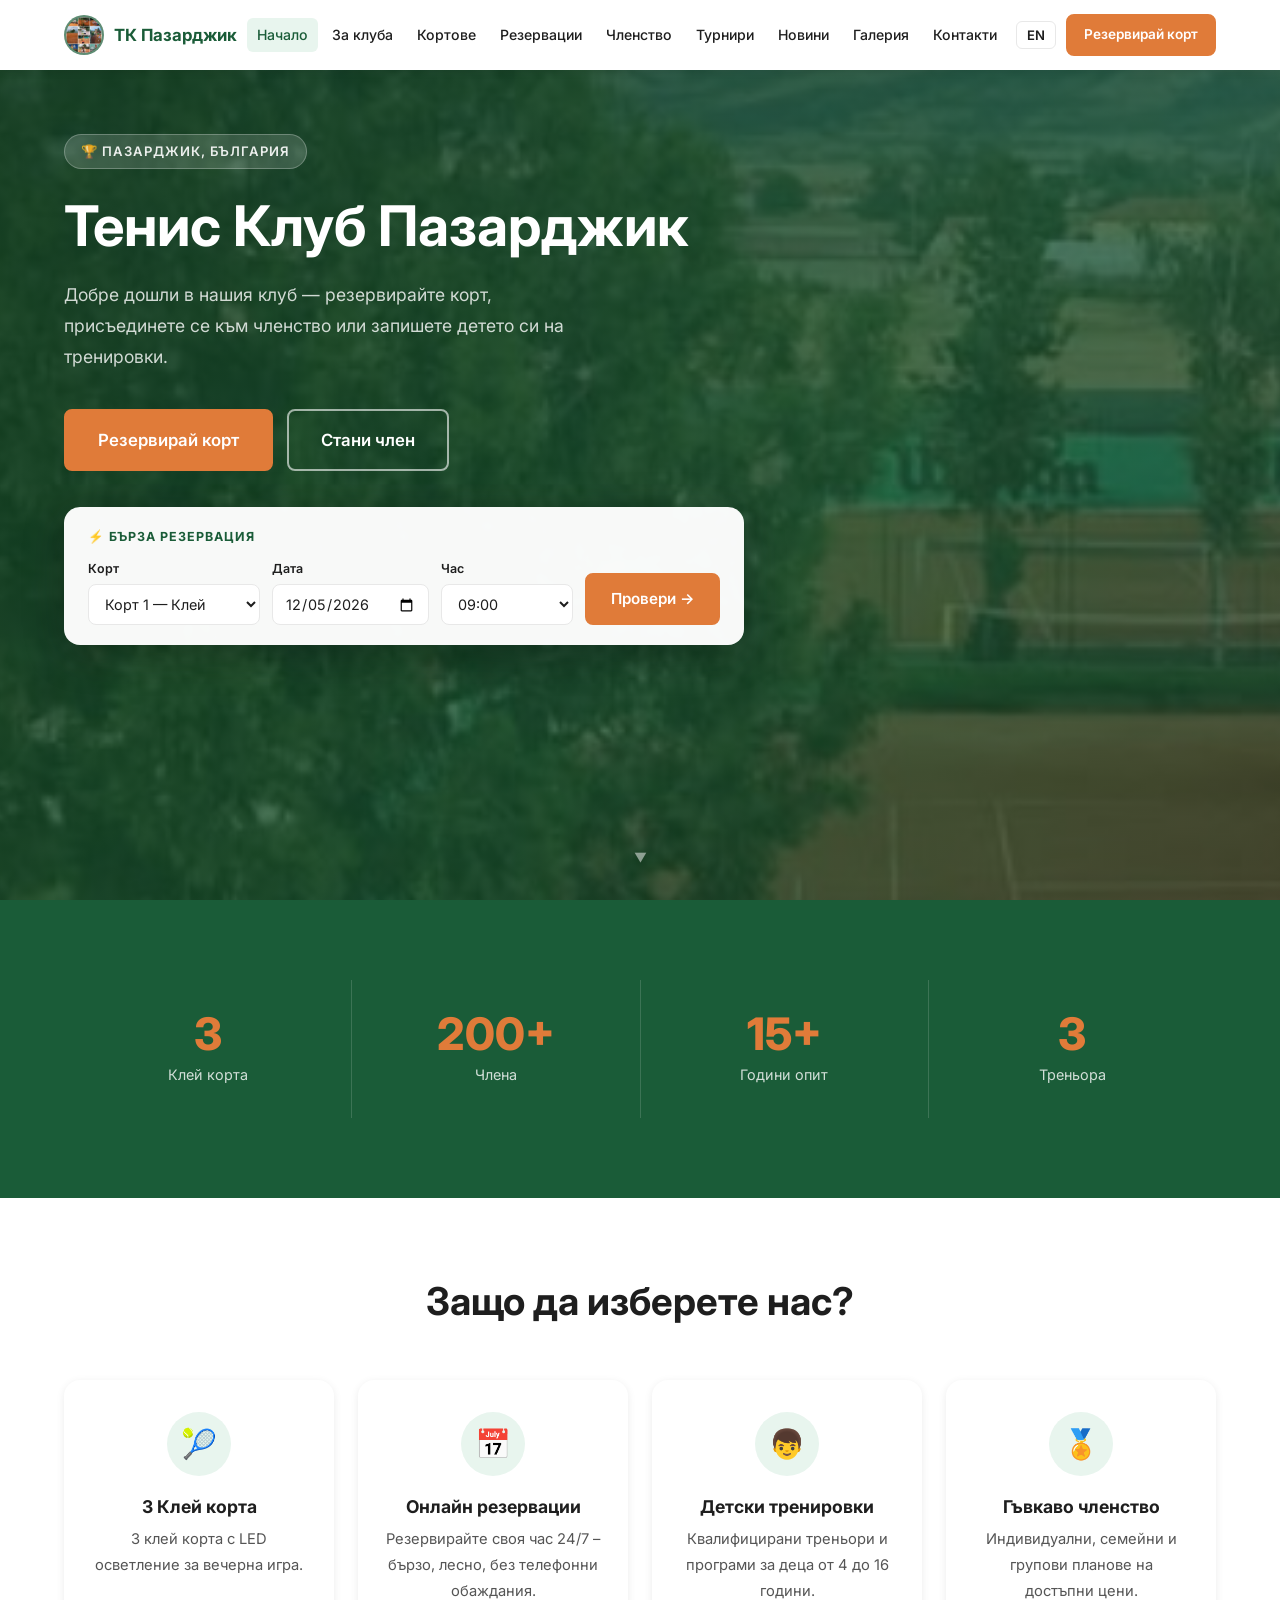
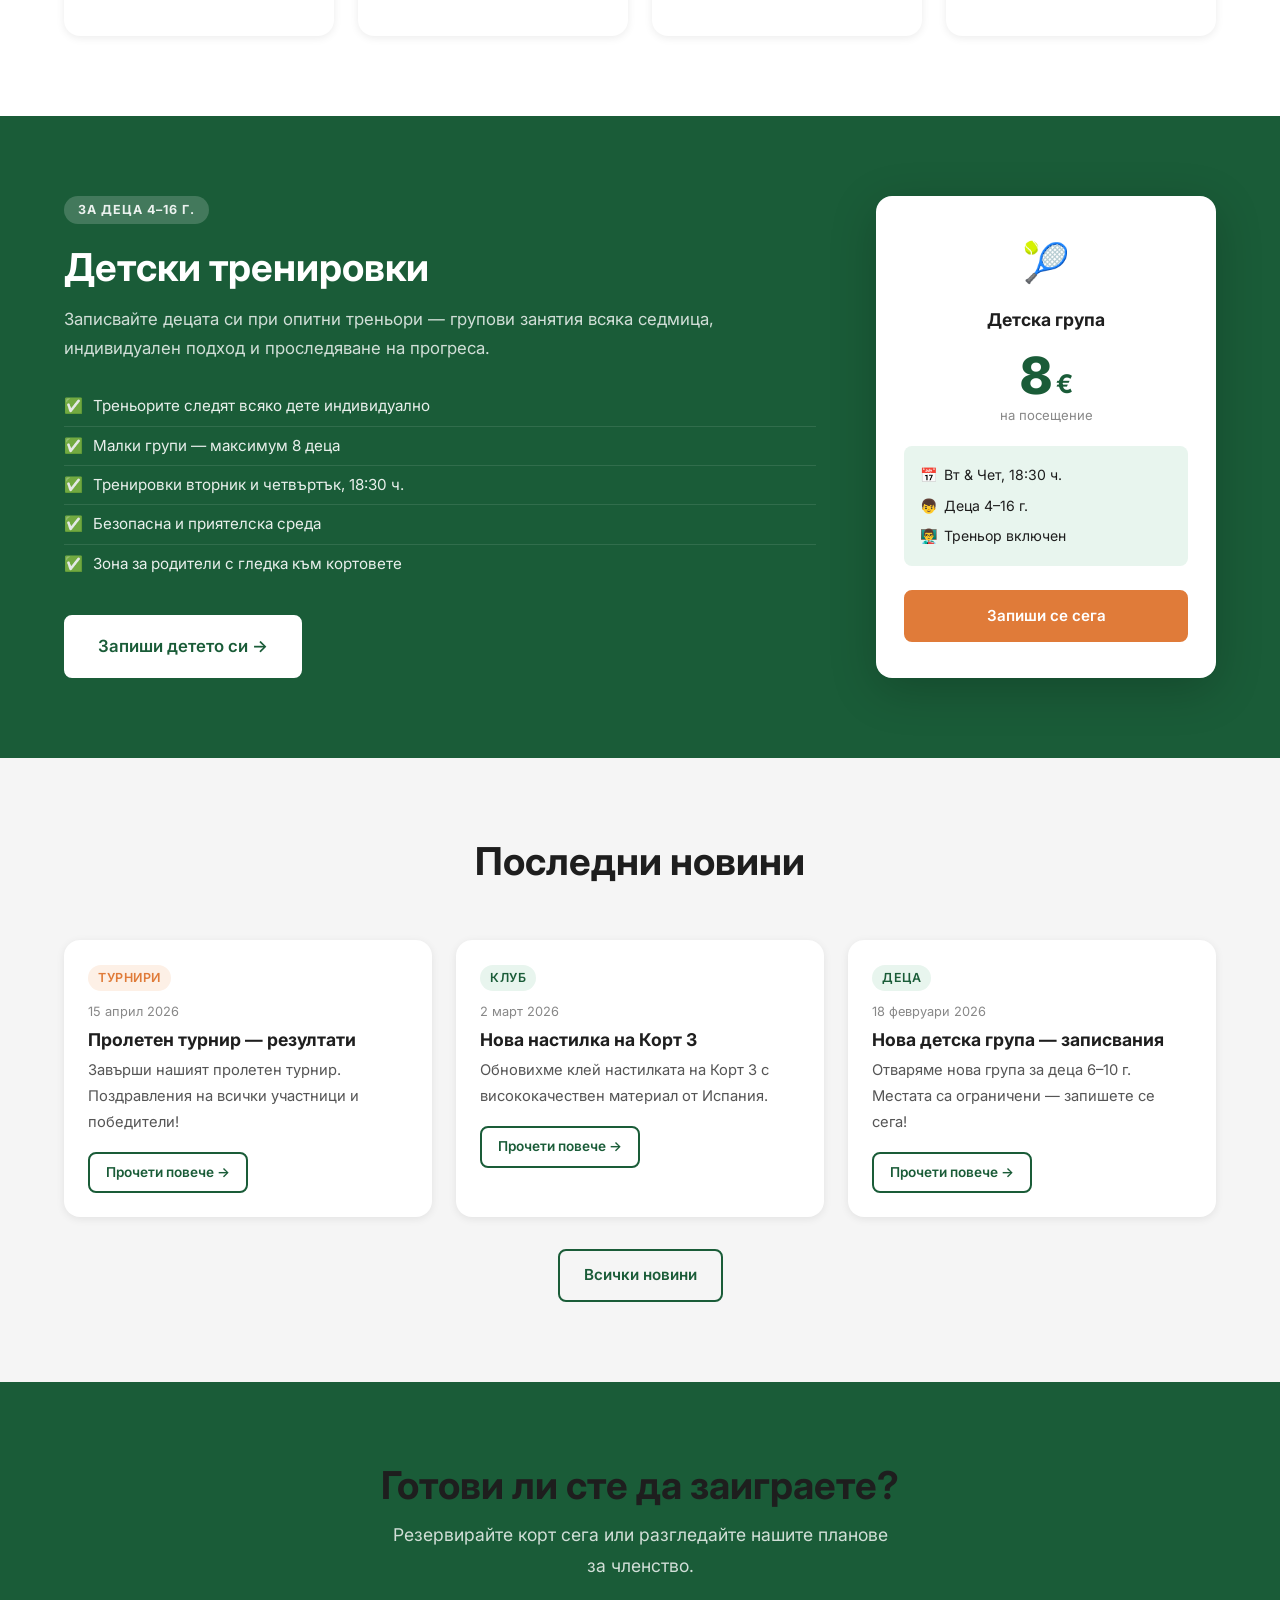
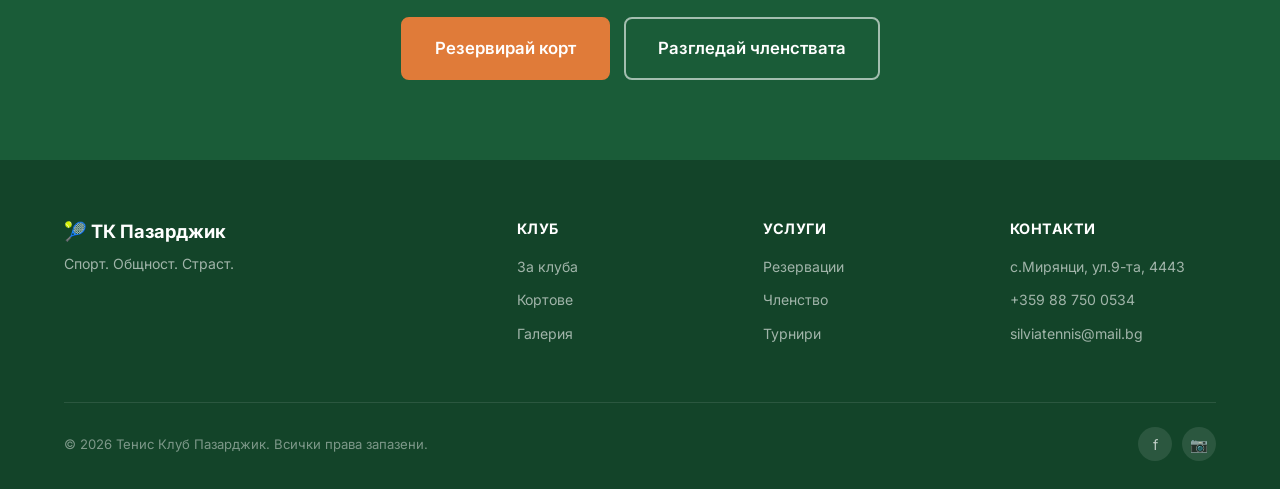
==== commit 375396e0: "Add quick-book widget, kids section, FAQ, floating book button - Hero: inline quick-booking widget w" ====
--- a/index.html
+++ b/index.html
@@ -17,10 +17,11 @@
       min-height: 100vh;
       background: url('assets/images/courts-cover.jpg') center center / cover no-repeat;
       display: flex;
-      align-items: center;
+      align-items: flex-start;
+      padding-top: calc(var(--nav-height) + 64px);
+      padding-bottom: 80px;
       position: relative;
       overflow: hidden;
-      padding-top: var(--nav-height);
     }
     .hero::before {
       content: '';
@@ -122,6 +123,41 @@
         <a href="reservations.html" class="btn btn--primary btn--lg" data-i18n="btn.book">Резервирай корт</a>
         <a href="membership.html"   class="btn btn--white-outline btn--lg" data-i18n="btn.join">Стани член</a>
       </div>
+
+      <!-- Quick Booking Widget -->
+      <div class="hero__quick-book">
+        <div class="quick-book__label" data-i18n="home.qbook.label">⚡ Бърза резервация</div>
+        <div class="quick-book__fields">
+          <div class="quick-book__field">
+            <label data-i18n="home.qbook.court">Корт</label>
+            <select id="qb-court">
+              <option value="1">Корт 1 — Клей</option>
+              <option value="2">Корт 2 — Клей</option>
+              <option value="3">Корт 3 — Клей</option>
+            </select>
+          </div>
+          <div class="quick-book__field">
+            <label data-i18n="home.qbook.date">Дата</label>
+            <input type="date" id="qb-date">
+          </div>
+          <div class="quick-book__field">
+            <label data-i18n="home.qbook.time">Час</label>
+            <select id="qb-time">
+              <option>09:00</option>
+              <option>10:00</option>
+              <option>11:00</option>
+              <option>12:00</option>
+              <option>15:00</option>
+              <option>16:00</option>
+              <option>17:00</option>
+              <option>18:00</option>
+              <option>19:00</option>
+              <option>20:00</option>
+            </select>
+          </div>
+          <a href="reservations.html" id="qb-submit" class="btn btn--primary quick-book__btn" data-i18n="home.qbook.btn">Провери →</a>
+        </div>
+      </div>
     </div>
   </div>
   <div class="hero__scroll">▼</div>
@@ -165,6 +201,39 @@
         <div class="feature-card__icon">🏅</div>
         <h3 data-i18n="home.feat4.title">Гъвкаво членство</h3>
         <p  data-i18n="home.feat4.text">Индивидуални, семейни и групови планове на достъпни цени.</p>
+      </div>
+    </div>
+  </div>
+</section>
+
+<!-- KIDS SECTION -->
+<section class="section kids-section">
+  <div class="container">
+    <div class="kids-section__inner">
+      <div class="kids-section__text">
+        <div class="kids-section__eyebrow" data-i18n="home.kids.eyebrow">За деца 4–16 г.</div>
+        <h2 data-i18n="home.kids.h">Детски тренировки</h2>
+        <p data-i18n="home.kids.text">Записвайте децата си при опитни треньори — групови занятия всяка седмица, индивидуален подход и проследяване на прогреса.</p>
+        <ul class="kids-section__list">
+          <li>✅ <span data-i18n="home.kids.li1">Треньорите следят всяко дете индивидуално</span></li>
+          <li>✅ <span data-i18n="home.kids.li2">Малки групи — максимум 8 деца</span></li>
+          <li>✅ <span data-i18n="home.kids.li3">Тренировки вторник и четвъртък, 18:30 ч.</span></li>
+          <li>✅ <span data-i18n="home.kids.li4">Безопасна и приятелска среда</span></li>
+          <li>✅ <span data-i18n="home.kids.li5">Зона за родители с гледка към кортовете</span></li>
+        </ul>
+        <a href="contact.html" class="btn btn--white btn--lg" data-i18n="home.kids.cta">Запиши детето си →</a>
+      </div>
+      <div class="kids-section__price-card">
+        <div class="kids-section__price-icon">🎾</div>
+        <div class="kids-section__price-title" data-i18n="home.kids.card.title">Детска група</div>
+        <div class="kids-section__price-amount"><span>8</span><em>€</em></div>
+        <div class="kids-section__price-sub" data-i18n="home.kids.card.sub">на посещение</div>
+        <div class="kids-section__price-info">
+          <div>📅 <span data-i18n="home.kids.card.info1">Вт & Чет, 18:30 ч.</span></div>
+          <div>👦 <span data-i18n="home.kids.card.info2">Деца 4–16 г.</span></div>
+          <div>👨‍🏫 <span data-i18n="home.kids.card.info3">Треньор включен</span></div>
+        </div>
+        <a href="contact.html" class="btn btn--join-kids" data-i18n="home.kids.card.btn">Запиши се сега</a>
       </div>
     </div>
   </div>
--- a/assets/css/components.css
+++ b/assets/css/components.css
@@ -883,3 +883,296 @@
 }
 
 .map-container iframe { width: 100%; border: none; display: block; }
+
+/* ---- QUICK-BOOK WIDGET ---- */
+.hero__quick-book {
+  background: rgba(255,255,255,0.97);
+  border-radius: var(--radius-lg);
+  padding: 20px 24px;
+  margin-top: 36px;
+  max-width: 820px;
+  box-shadow: 0 8px 40px rgba(0,0,0,0.28);
+}
+
+.quick-book__label {
+  font-size: 0.78rem;
+  font-weight: 700;
+  color: var(--green);
+  text-transform: uppercase;
+  letter-spacing: 1px;
+  margin-bottom: 12px;
+}
+
+.quick-book__fields {
+  display: grid;
+  grid-template-columns: 1.3fr 1fr 1fr auto;
+  gap: 12px;
+  align-items: end;
+}
+
+.quick-book__field label {
+  display: block;
+  font-size: 0.78rem;
+  font-weight: 600;
+  color: var(--text);
+  margin-bottom: 5px;
+}
+
+.quick-book__field select,
+.quick-book__field input[type="date"] {
+  width: 100%;
+  padding: 10px 12px;
+  border: 1.5px solid var(--gray-light);
+  border-radius: var(--radius);
+  font-size: 0.9rem;
+  font-family: inherit;
+  color: var(--text);
+  background: var(--white);
+  cursor: pointer;
+  transition: border-color var(--transition);
+}
+
+.quick-book__field select:focus,
+.quick-book__field input[type="date"]:focus {
+  outline: none;
+  border-color: var(--green);
+}
+
+/* ---- KIDS SECTION ---- */
+.kids-section { background: var(--green); }
+
+.kids-section__inner {
+  display: grid;
+  grid-template-columns: 1fr 340px;
+  gap: 60px;
+  align-items: center;
+}
+
+.kids-section__eyebrow {
+  display: inline-block;
+  background: rgba(255,255,255,0.18);
+  color: rgba(255,255,255,0.9);
+  padding: 4px 14px;
+  border-radius: 20px;
+  font-size: 0.78rem;
+  font-weight: 700;
+  text-transform: uppercase;
+  letter-spacing: 1px;
+  margin-bottom: 20px;
+}
+
+.kids-section__text h2 { color: var(--white); margin-bottom: 14px; }
+.kids-section__text > p { color: rgba(255,255,255,0.8); margin-bottom: 24px; font-size: 1.05rem; }
+
+.kids-section__list {
+  list-style: none;
+  margin-bottom: 32px;
+}
+
+.kids-section__list li {
+  color: rgba(255,255,255,0.9);
+  padding: 7px 0;
+  font-size: 0.95rem;
+  border-bottom: 1px solid rgba(255,255,255,0.1);
+  display: flex;
+  align-items: center;
+  gap: 10px;
+}
+
+.kids-section__list li:last-child { border-bottom: none; }
+
+.kids-section__price-card {
+  background: var(--white);
+  border-radius: var(--radius-lg);
+  padding: 36px 28px;
+  text-align: center;
+  box-shadow: 0 12px 48px rgba(0,0,0,0.2);
+}
+
+.kids-section__price-icon { font-size: 2.4rem; margin-bottom: 12px; }
+
+.kids-section__price-title {
+  font-weight: 700;
+  font-size: 1.1rem;
+  color: var(--text);
+  margin-bottom: 16px;
+}
+
+.kids-section__price-amount {
+  display: flex;
+  align-items: flex-end;
+  justify-content: center;
+  gap: 4px;
+  margin-bottom: 4px;
+  line-height: 1;
+}
+
+.kids-section__price-amount span {
+  font-size: 3.2rem;
+  font-weight: 800;
+  color: var(--green);
+  line-height: 1;
+}
+
+.kids-section__price-amount em {
+  font-style: normal;
+  font-size: 1.6rem;
+  font-weight: 700;
+  color: var(--green);
+  padding-bottom: 4px;
+}
+
+.kids-section__price-sub {
+  font-size: 0.82rem;
+  color: var(--gray);
+  margin-bottom: 20px;
+}
+
+.kids-section__price-info {
+  background: var(--green-light);
+  border-radius: var(--radius);
+  padding: 14px 16px;
+  margin-bottom: 24px;
+  text-align: left;
+}
+
+.kids-section__price-info div {
+  color: var(--text);
+  font-size: 0.88rem;
+  padding: 4px 0;
+  display: flex;
+  align-items: center;
+  gap: 6px;
+}
+
+.kids-section__price-card .btn--join-kids {
+  background: var(--orange);
+  color: var(--white);
+  border-color: var(--orange);
+  width: 100%;
+  justify-content: center;
+}
+
+.kids-section__price-card .btn--join-kids:hover {
+  background: var(--orange-dark);
+  border-color: var(--orange-dark);
+  transform: translateY(-1px);
+}
+
+/* ---- FAQ ACCORDION ---- */
+.faq { max-width: 720px; margin: 0 auto; }
+
+.faq__item { border-bottom: 1px solid var(--gray-light); }
+.faq__item:first-child { border-top: 1px solid var(--gray-light); }
+
+.faq__question {
+  width: 100%;
+  text-align: left;
+  padding: 20px 0;
+  background: none;
+  border: none;
+  cursor: pointer;
+  font-size: 1rem;
+  font-weight: 600;
+  font-family: inherit;
+  color: var(--text);
+  display: flex;
+  justify-content: space-between;
+  align-items: center;
+  gap: 16px;
+  transition: color var(--transition);
+}
+
+.faq__question:hover { color: var(--green); }
+
+.faq__question::after {
+  content: '+';
+  font-size: 1.5rem;
+  font-weight: 300;
+  color: var(--green);
+  flex-shrink: 0;
+  line-height: 1;
+  transition: transform var(--transition);
+}
+
+.faq__item.open .faq__question { color: var(--green); }
+.faq__item.open .faq__question::after { transform: rotate(45deg); }
+
+.faq__answer {
+  max-height: 0;
+  overflow: hidden;
+  transition: max-height 0.35s ease, padding 0.2s ease;
+}
+
+.faq__item.open .faq__answer { max-height: 300px; padding-bottom: 20px; }
+.faq__answer p { color: var(--text-light); line-height: 1.75; font-size: 0.95rem; }
+
+/* ---- "WHY JOIN" STRIP ---- */
+.why-join__grid {
+  display: grid;
+  grid-template-columns: repeat(3, 1fr);
+  gap: 28px;
+}
+
+.why-join__card {
+  background: var(--white);
+  border-radius: var(--radius-lg);
+  padding: 32px 24px;
+  text-align: center;
+  box-shadow: var(--shadow-sm);
+  border-top: 4px solid var(--green);
+  transition: all var(--transition);
+}
+
+.why-join__card:hover { box-shadow: var(--shadow-md); transform: translateY(-3px); }
+
+.why-join__icon {
+  width: 60px;
+  height: 60px;
+  background: var(--green-light);
+  border-radius: 50%;
+  display: flex;
+  align-items: center;
+  justify-content: center;
+  font-size: 1.6rem;
+  margin: 0 auto 16px;
+}
+
+.why-join__card h4 { margin-bottom: 8px; }
+.why-join__card p  { font-size: 0.9rem; }
+
+/* ---- FLOATING BOOK BUTTON ---- */
+.float-book {
+  position: fixed;
+  bottom: 80px;
+  right: 24px;
+  background: var(--orange);
+  color: var(--white);
+  padding: 13px 22px;
+  border-radius: 28px;
+  font-size: 0.9rem;
+  font-weight: 700;
+  box-shadow: 0 4px 20px rgba(224,123,57,0.45);
+  z-index: 899;
+  display: flex;
+  align-items: center;
+  gap: 8px;
+  text-decoration: none;
+  transition: transform var(--transition), box-shadow var(--transition), opacity var(--transition);
+  opacity: 0;
+  pointer-events: none;
+  transform: translateY(10px);
+}
+
+.float-book.visible {
+  opacity: 1;
+  pointer-events: auto;
+  transform: translateY(0);
+}
+
+.float-book:hover {
+  background: var(--orange-dark);
+  transform: translateY(-2px);
+  box-shadow: 0 6px 28px rgba(224,123,57,0.55);
+}
+
--- a/assets/css/responsive.css
+++ b/assets/css/responsive.css
@@ -97,3 +97,25 @@
 @media (min-width: 1400px) {
   :root { --max-width: 1320px; }
 }
+
+/* ---- Quick-book & new components: tablet ---- */
+@media (max-width: 900px) {
+  .quick-book__fields { grid-template-columns: 1fr 1fr; }
+  .quick-book__btn    { grid-column: span 2; justify-content: center; }
+
+  .kids-section__inner { grid-template-columns: 1fr; gap: 40px; }
+  .kids-section__price-card { max-width: 400px; }
+
+  .why-join__grid { grid-template-columns: 1fr; gap: 16px; }
+}
+
+@media (max-width: 480px) {
+  .quick-book__fields { grid-template-columns: 1fr; }
+  .quick-book__btn    { grid-column: auto; }
+
+  .hero__quick-book { padding: 16px; margin-top: 24px; }
+
+  /* Hide float-book label on very small screens, show only icon */
+  .float-book .float-book__label { display: none; }
+  .float-book { padding: 13px 16px; }
+}
